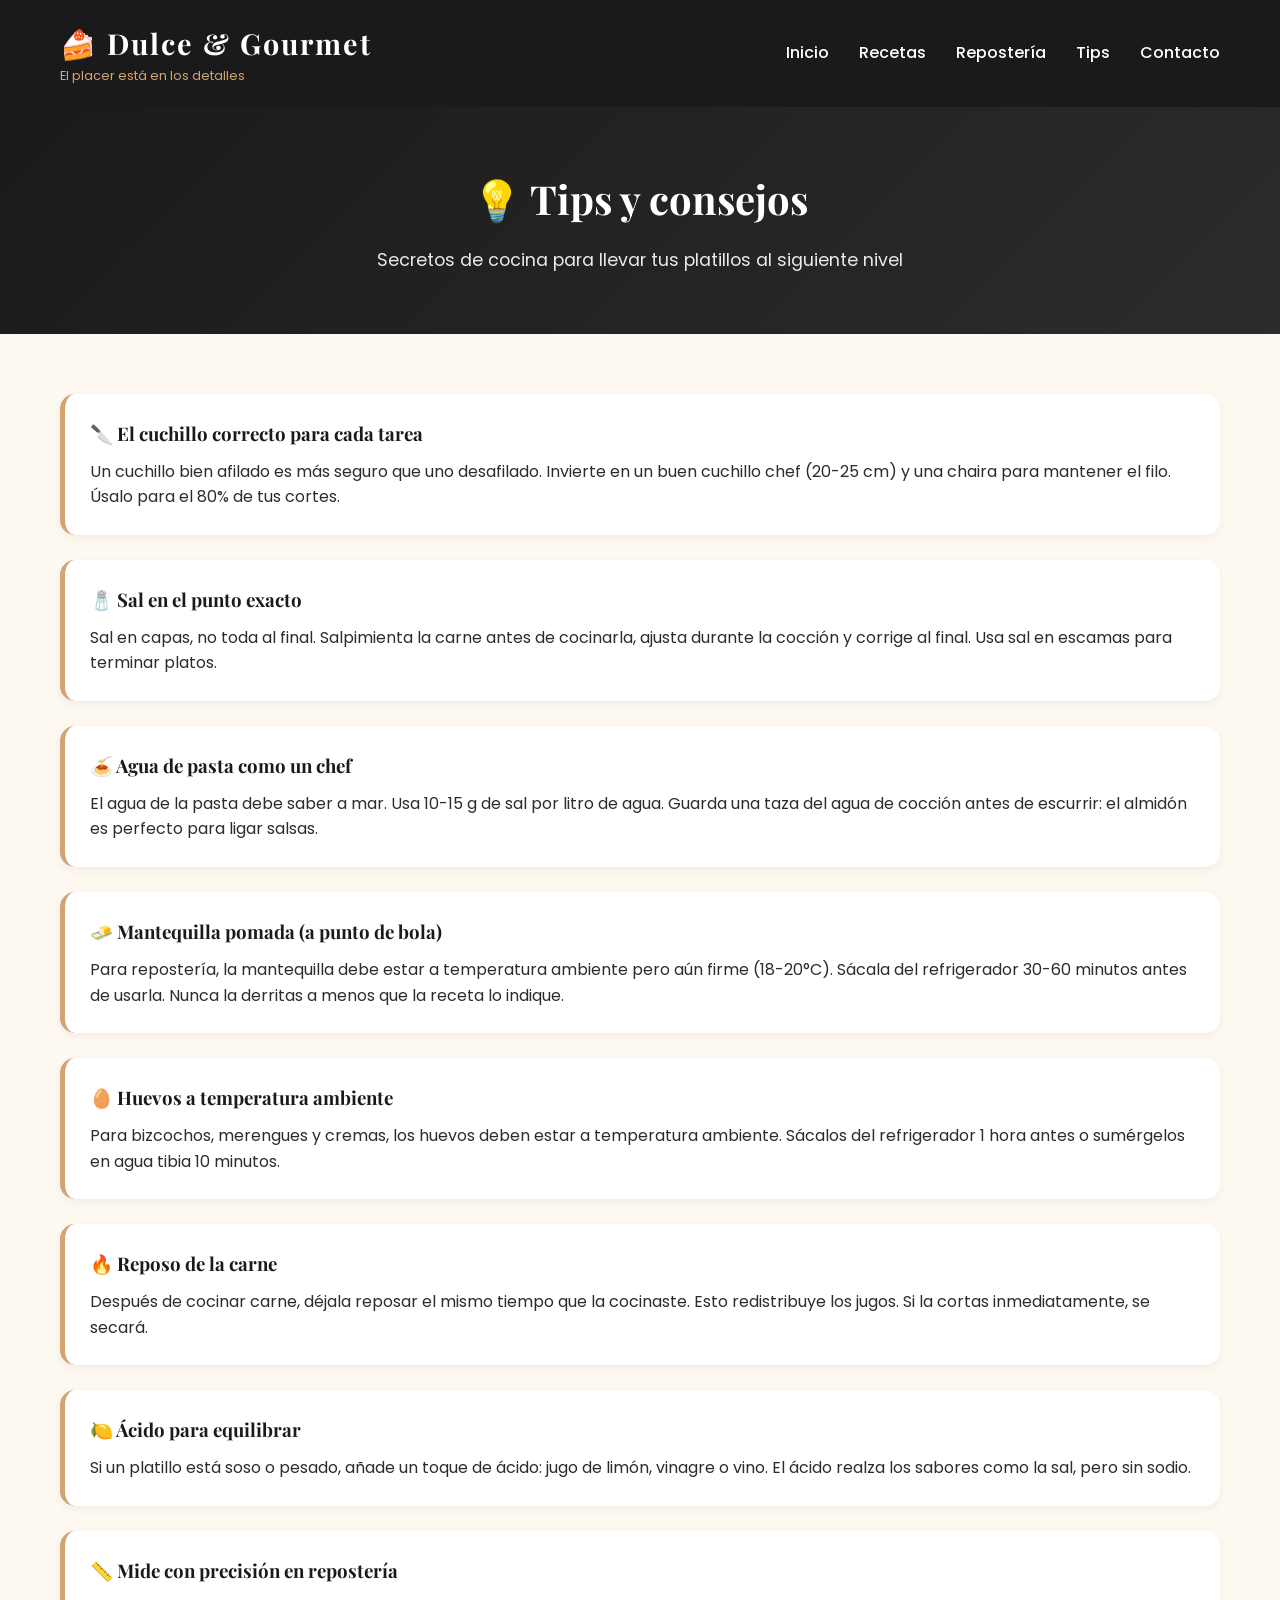
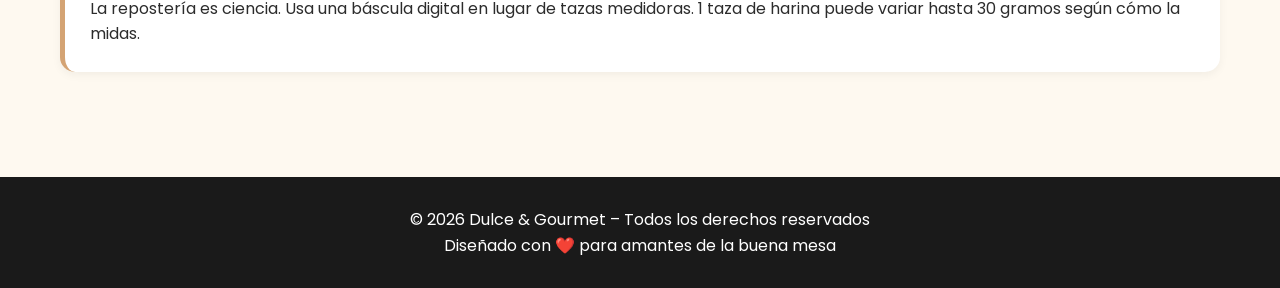
==== Secundarioas/Tips.html @ 058e340d "Primera versión del blog" ====
<!DOCTYPE html>
<html lang="es">
<head>
    <meta charset="UTF-8">
    <meta name="viewport" content="width=device-width, initial-scale=1.0">
    <title>Tips de cocina | Dulce & Gourmet</title>
    <link rel="stylesheet" href="/estilo.css">
    <link href="https://fonts.googleapis.com/css2?family=Playfair+Display:wght@400;700;900&family=Poppins:wght@300;400;500;600&display=swap" rel="stylesheet">
</head>
<body>

    <header>
        <div class="container">
            <div class="logo">
                <h1>🍰 Dulce & Gourmet</h1>
                <p>El placer está en los detalles</p>
            </div>
            <nav>
                <ul>
                   <li><a href="index.html">Inicio</a></li>
                    <li><a href="/Secundarioas/recetas.html">Recetas</a></li>
                    <li><a href="/Secundarioas/reposteria.html">Repostería</a></li>
                    <li><a href="/Secundarioas/Tips.html">Tips</a></li>
                    <li><a href="/Secundarioas/contacto.html">Contacto</a></li>
                </ul>
            </nav>
        </div>
    </header>

    <section class="page-header">
        <div class="container">
            <h1>💡 Tips y consejos</h1>
            <p>Secretos de cocina para llevar tus platillos al siguiente nivel</p>
        </div>
    </section>

    <section class="tips-container">
        <div class="container">
            
            <div class="tip-card">
                <h3>🔪 El cuchillo correcto para cada tarea</h3>
                <p>Un cuchillo bien afilado es más seguro que uno desafilado. Invierte en un buen cuchillo chef (20-25 cm) y una chaira para mantener el filo. Úsalo para el 80% de tus cortes.</p>
            </div>

            <div class="tip-card">
                <h3>🧂 Sal en el punto exacto</h3>
                <p>Sal en capas, no toda al final. Salpimienta la carne antes de cocinarla, ajusta durante la cocción y corrige al final. Usa sal en escamas para terminar platos.</p>
            </div>

            <div class="tip-card">
                <h3>🍝 Agua de pasta como un chef</h3>
                <p>El agua de la pasta debe saber a mar. Usa 10-15 g de sal por litro de agua. Guarda una taza del agua de cocción antes de escurrir: el almidón es perfecto para ligar salsas.</p>
            </div>

            <div class="tip-card">
                <h3>🧈 Mantequilla pomada (a punto de bola)</h3>
                <p>Para repostería, la mantequilla debe estar a temperatura ambiente pero aún firme (18-20°C). Sácala del refrigerador 30-60 minutos antes de usarla. Nunca la derritas a menos que la receta lo indique.</p>
            </div>

            <div class="tip-card">
                <h3>🥚 Huevos a temperatura ambiente</h3>
                <p>Para bizcochos, merengues y cremas, los huevos deben estar a temperatura ambiente. Sácalos del refrigerador 1 hora antes o sumérgelos en agua tibia 10 minutos.</p>
            </div>

            <div class="tip-card">
                <h3>🔥 Reposo de la carne</h3>
                <p>Después de cocinar carne, déjala reposar el mismo tiempo que la cocinaste. Esto redistribuye los jugos. Si la cortas inmediatamente, se secará.</p>
            </div>

            <div class="tip-card">
                <h3>🍋 Ácido para equilibrar</h3>
                <p>Si un platillo está soso o pesado, añade un toque de ácido: jugo de limón, vinagre o vino. El ácido realza los sabores como la sal, pero sin sodio.</p>
            </div>

            <div class="tip-card">
                <h3>📏 Mide con precisión en repostería</h3>
                <p>La repostería es ciencia. Usa una báscula digital en lugar de tazas medidoras. 1 taza de harina puede variar hasta 30 gramos según cómo la midas.</p>
            </div>

        </div>
    </section>

    <footer>
        <div class="container">
            <p>© 2026 Dulce & Gourmet – Todos los derechos reservados</p>
            <p>Diseñado con ❤️ para amantes de la buena mesa</p>
        </div>
    </footer>

</body>
</html>
---- estilo.css ----
* {
    margin: 0;
    padding: 0;
    box-sizing: border-box;
}

body {
    font-family: 'Poppins', sans-serif;
    background-color: #fef9f0;
    color: #2c2c2c;
    line-height: 1.6;
}

.container {
    max-width: 1200px;
    margin: 0 auto;
    padding: 0 20px;
}

/* ===== HEADER ===== */
header {
    background: #1a1a1a;
    color: white;
    padding: 20px 0;
    position: sticky;
    top: 0;
    z-index: 100;
}

header .container {
    display: flex;
    justify-content: space-between;
    align-items: center;
    flex-wrap: wrap;
}

.logo h1 {
    font-family: 'Playfair Display', serif;
    font-size: 1.8rem;
    letter-spacing: 2px;
}

.logo p {
    font-size: 0.8rem;
    color: #d4a373;
}

nav ul {
    display: flex;
    gap: 30px;
    list-style: none;
}

nav a {
    color: white;
    text-decoration: none;
    font-weight: 500;
    transition: color 0.3s;
}

nav a:hover {
    color: #d4a373;
}

/* ===== HERO ===== */
.hero {
    background: linear-gradient(rgba(0,0,0,0.4), rgba(0,0,0,0.4)), url('https://images.unsplash.com/photo-1555244162-803834f70033?ixlib=rb-4.0.3&auto=format&fit=crop&w=2070&q=80');
    background-size: cover;
    background-position: center;
    height: 500px;
    display: flex;
    align-items: center;
    justify-content: center;
    text-align: center;
    color: white;
}

.hero-content h2 {
    font-family: 'Playfair Display', serif;
    font-size: 3rem;
    margin-bottom: 15px;
}

.hero-content p {
    font-size: 1.2rem;
    margin-bottom: 25px;
}

.btn {
    background-color: #d4a373;
    color: #1a1a1a;
    padding: 12px 30px;
    text-decoration: none;
    font-weight: bold;
    border-radius: 30px;
    transition: background 0.3s;
    display: inline-block;
}

.btn:hover {
    background-color: #b88352;
    color: white;
}

/* ===== DESTACADO ===== */
.destacado {
    background: #e9edc9;
    padding: 60px 20px;
    text-align: center;
}

.etiqueta {
    background: #1a1a1a;
    color: #d4a373;
    padding: 5px 15px;
    border-radius: 20px;
    font-size: 0.8rem;
    text-transform: uppercase;
}

.destacado h2 {
    font-family: 'Playfair Display', serif;
    font-size: 2.5rem;
    margin: 15px 0;
}

.btn-secundario {
    display: inline-block;
    margin-top: 20px;
    color: #1a1a1a;
    text-decoration: none;
    font-weight: bold;
    border-bottom: 2px solid #d4a373;
}

/* ===== GRID DE RECETAS ===== */
.recetas {
    padding: 60px 0;
}

.section-title {
    text-align: center;
    font-family: 'Playfair Display', serif;
    font-size: 2.2rem;
    margin-bottom: 40px;
}

.grid {
    display: grid;
    grid-template-columns: repeat(auto-fit, minmax(300px, 1fr));
    gap: 30px;
}

.tarjeta {
    background: white;
    border-radius: 15px;
    overflow: hidden;
    box-shadow: 0 5px 15px rgba(0,0,0,0.1);
    transition: transform 0.3s;
}

.tarjeta:hover {
    transform: translateY(-5px);
}

.tarjeta img {
    width: 100%;
    height: 200px;
    object-fit: cover;
}

.tarjeta h3 {
    font-family: 'Playfair Display', serif;
    padding: 15px 15px 5px;
}

.tarjeta p {
    padding: 0 15px;
    font-size: 0.9rem;
    color: #666;
}

.tarjeta .btn-receta {
    display: block;
    margin: 15px;
    text-align: center;
    background: #f4f1e1;
    padding: 8px;
    text-decoration: none;
    color: #1a1a1a;
    border-radius: 25px;
    font-weight: bold;
}

/* ===== SIDEBAR ===== */
.sidebar-section {
    background: #f4f1e1;
    padding: 40px 0;
}

.sidebar-container {
    display: grid;
    grid-template-columns: 1fr 1fr;
    gap: 40px;
}

.categorias ul, .newsletter ul {
    list-style: none;
    margin-top: 15px;
}

.categorias li {
    margin-bottom: 10px;
}

.categorias a {
    text-decoration: none;
    color: #2c2c2c;
    transition: color 0.3s;
}

.categorias a:hover {
    color: #d4a373;
}

.newsletter input {
    width: 100%;
    padding: 12px;
    margin: 15px 0;
    border: 1px solid #ddd;
    border-radius: 25px;
}

.newsletter button {
    background: #1a1a1a;
    color: white;
    padding: 10px 20px;
    border: none;
    border-radius: 25px;
    cursor: pointer;
}

.mensaje {
    margin-top: 10px;
    font-size: 0.8rem;
}

/* ===== FOOTER ===== */
footer {
    background: #1a1a1a;
    color: white;
    text-align: center;
    padding: 30px 0;
    margin-top: 20px;
}

/* ===== RESPONSIVE ===== */
@media (max-width: 768px) {
    header .container {
        flex-direction: column;
        gap: 15px;
    }
    
    .hero-content h2 {
        font-size: 2rem;
    }
    
    .sidebar-container {
        grid-template-columns: 1fr;
    }
}

/* ===== PÁGINA DE RECETA INDIVIDUAL ===== */
.receta-container {
    padding: 60px 0;
    background: #fef9f0;
}

.receta-wrapper {
    max-width: 800px;
    margin: 0 auto;
    background: white;
    padding: 40px;
    border-radius: 20px;
    box-shadow: 0 10px 30px rgba(0,0,0,0.05);
}

.btn-volver {
    display: inline-block;
    margin-bottom: 30px;
    color: #d4a373;
    text-decoration: none;
    font-weight: 500;
}

.btn-volver:hover {
    text-decoration: underline;
}

.receta-titulo {
    font-family: 'Playfair Display', serif;
    font-size: 2.5rem;
    margin-bottom: 20px;
    color: #1a1a1a;
}

.receta-imagen {
    width: 100%;
    border-radius: 15px;
    margin-bottom: 25px;
}

.receta-meta {
    display: flex;
    gap: 30px;
    margin-bottom: 40px;
    padding-bottom: 20px;
    border-bottom: 1px solid #eee;
}

.meta-item {
    background: #f4f1e1;
    padding: 8px 15px;
    border-radius: 25px;
    font-size: 0.9rem;
}

.receta-ingredientes,
.receta-preparacion {
    margin-bottom: 40px;
}

.receta-ingredientes h2,
.receta-preparacion h2 {
    font-family: 'Playfair Display', serif;
    font-size: 1.8rem;
    margin-bottom: 20px;
    color: #1a1a1a;
}

.receta-ingredientes ul {
    list-style: none;
    padding-left: 0;
}

.receta-ingredientes li {
    padding: 8px 0;
    border-bottom: 1px dashed #eee;
}

.receta-preparacion ol {
    padding-left: 20px;
}

.receta-preparacion li {
    margin-bottom: 15px;
    line-height: 1.6;
}

.receta-consejo {
    background: #f4f1e1;
    padding: 20px 25px;
    border-radius: 15px;
    margin-top: 30px;
}

.receta-consejo h3 {
    margin-bottom: 10px;
    color: #1a1a1a;
}

@media (max-width: 768px) {
    .receta-wrapper {
        padding: 20px;
    }
    
    .receta-titulo {
        font-size: 1.8rem;
    }
    
    .receta-meta {
        flex-direction: column;
        gap: 10px;
    }
}

/* ===== PÁGINAS SECUNDARIAS ===== */
.page-header {
    background: linear-gradient(135deg, #1a1a1a 0%, #2c2c2c 100%);
    color: white;
    text-align: center;
    padding: 60px 20px;
}

.page-header h1 {
    font-family: 'Playfair Display', serif;
    font-size: 2.5rem;
    margin-bottom: 15px;
}

.page-header p {
    font-size: 1.1rem;
    opacity: 0.9;
}

/* ===== TIPS ===== */
.tips-container {
    padding: 60px 0;
    background: #fef9f0;
}

.tip-card {
    background: white;
    border-radius: 15px;
    padding: 25px;
    margin-bottom: 25px;
    box-shadow: 0 3px 10px rgba(0,0,0,0.05);
    border-left: 5px solid #d4a373;
    transition: transform 0.2s;
}

.tip-card:hover {
    transform: translateX(5px);
}

.tip-card h3 {
    font-family: 'Playfair Display', serif;
    color: #1a1a1a;
    margin-bottom: 10px;
}

/* ===== CONTACTO ===== */
.contacto-container {
    padding: 60px 0;
    background: #fef9f0;
}

.contacto-wrapper {
    display: grid;
    grid-template-columns: 1fr 1fr;
    gap: 50px;
    background: white;
    padding: 40px;
    border-radius: 20px;
    box-shadow: 0 5px 20px rgba(0,0,0,0.05);
}

.contacto-info p {
    margin-bottom: 15px;
}

.contacto-info h3, .contacto-form h3 {
    font-family: 'Playfair Display', serif;
    margin-bottom: 20px;
    color: #1a1a1a;
}

.redes-sociales {
    margin-top: 30px;
    padding-top: 20px;
    border-top: 1px solid #eee;
}

.form-group {
    margin-bottom: 20px;
}

.form-group label {
    display: block;
    margin-bottom: 8px;
    font-weight: 500;
}

.form-group input,
.form-group select,
.form-group textarea {
    width: 100%;
    padding: 12px;
    border: 1px solid #ddd;
    border-radius: 10px;
    font-family: 'Poppins', sans-serif;
}

.form-group input:focus,
.form-group select:focus,
.form-group textarea:focus {
    outline: none;
    border-color: #d4a373;
}

.btn-enviar {
    background: #1a1a1a;
    color: white;
    padding: 12px 25px;
    border: none;
    border-radius: 30px;
    font-weight: bold;
    cursor: pointer;
    transition: background 0.3s;
}

.btn-enviar:hover {
    background: #d4a373;
}

.mensaje-confirmacion {
    margin-top: 15px;
    font-size: 0.9rem;
}

@media (max-width: 768px) {
    .contacto-wrapper {
        grid-template-columns: 1fr;
        padding: 20px;
    }
    
    .page-header h1 {
        font-size: 1.8rem;
    }
}
/* ===== PÁGINAS SECUNDARIAS ===== */
.page-header {
    background: linear-gradient(135deg, #1a1a1a 0%, #2c2c2c 100%);
    color: white;
    text-align: center;
    padding: 60px 20px;
}

.page-header h1 {
    font-family: 'Playfair Display', serif;
    font-size: 2.5rem;
    margin-bottom: 15px;
}

.page-header p {
    font-size: 1.1rem;
    opacity: 0.9;
}

/* ===== TIPS ===== */
.tips-container {
    padding: 60px 0;
    background: #fef9f0;
}

.tip-card {
    background: white;
    border-radius: 15px;
    padding: 25px;
    margin-bottom: 25px;
    box-shadow: 0 3px 10px rgba(0,0,0,0.05);
    border-left: 5px solid #d4a373;
    transition: transform 0.2s;
}

.tip-card:hover {
    transform: translateX(5px);
}

.tip-card h3 {
    font-family: 'Playfair Display', serif;
    color: #1a1a1a;
    margin-bottom: 10px;
}

/* ===== CONTACTO ===== */
.contacto-container {
    padding: 60px 0;
    background: #fef9f0;
}

.contacto-wrapper {
    display: grid;
    grid-template-columns: 1fr 1fr;
    gap: 50px;
    background: white;
    padding: 40px;
    border-radius: 20px;
    box-shadow: 0 5px 20px rgba(0,0,0,0.05);
}

.contacto-info p {
    margin-bottom: 15px;
}

.contacto-info h3, .contacto-form h3 {
    font-family: 'Playfair Display', serif;
    margin-bottom: 20px;
    color: #1a1a1a;
}

.redes-sociales {
    margin-top: 30px;
    padding-top: 20px;
    border-top: 1px solid #eee;
}

.form-group {
    margin-bottom: 20px;
}

.form-group label {
    display: block;
    margin-bottom: 8px;
    font-weight: 500;
}

.form-group input,
.form-group select,
.form-group textarea {
    width: 100%;
    padding: 12px;
    border: 1px solid #ddd;
    border-radius: 10px;
    font-family: 'Poppins', sans-serif;
}

.form-group input:focus,
.form-group select:focus,
.form-group textarea:focus {
    outline: none;
    border-color: #d4a373;
}

.btn-enviar {
    background: #1a1a1a;
    color: white;
    padding: 12px 25px;
    border: none;
    border-radius: 30px;
    font-weight: bold;
    cursor: pointer;
    transition: background 0.3s;
}

.btn-enviar:hover {
    background: #d4a373;
}

.mensaje-confirmacion {
    margin-top: 15px;
    font-size: 0.9rem;
}

@media (max-width: 768px) {
    .contacto-wrapper {
        grid-template-columns: 1fr;
        padding: 20px;
    }
    
    .page-header h1 {
        font-size: 1.8rem;
    }
}
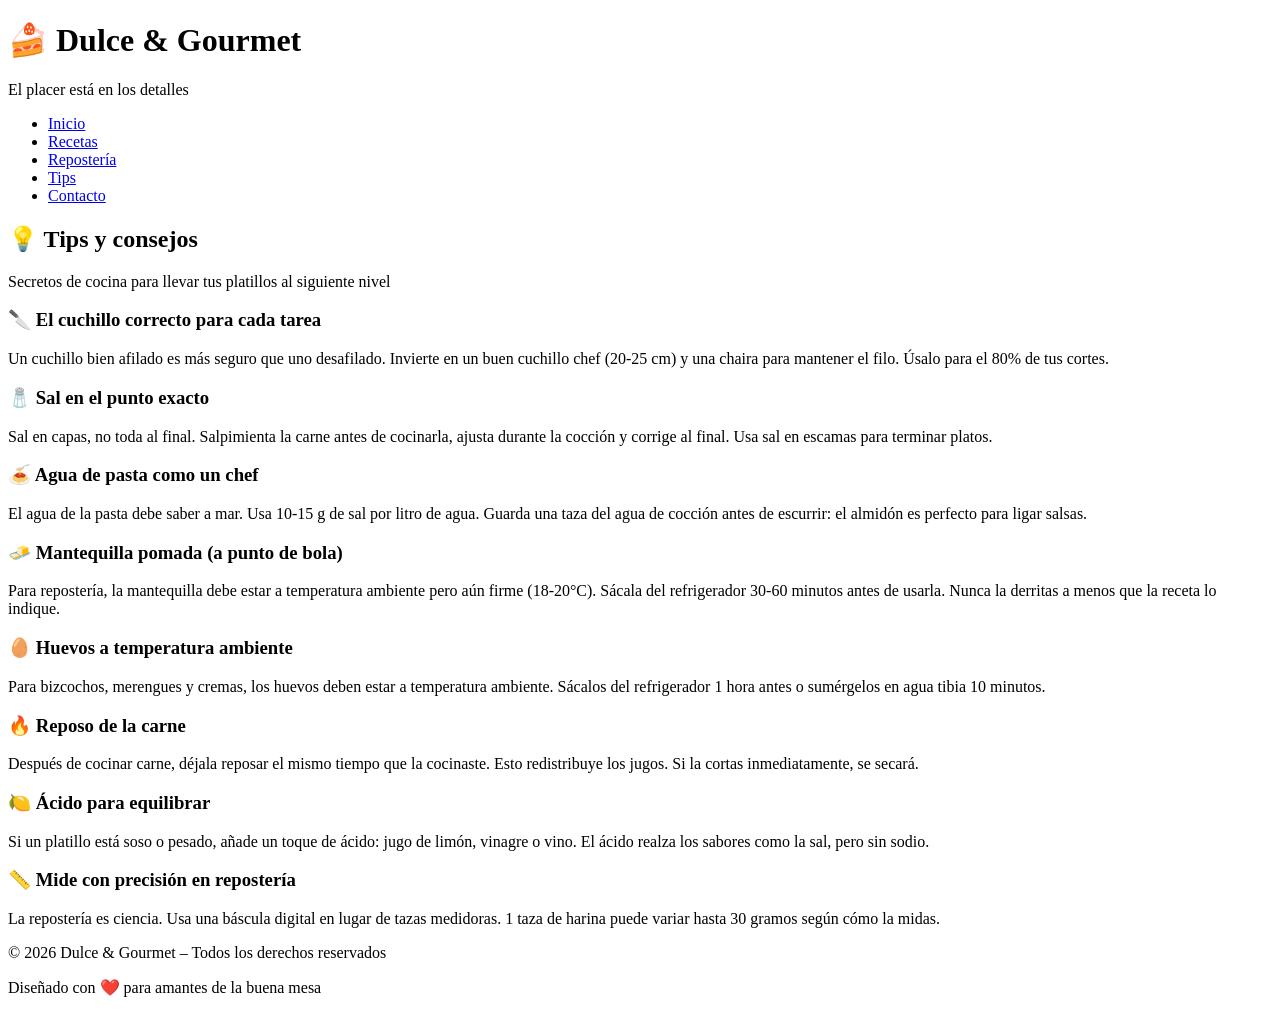
==== commit b56a882f: "Fix HTML encoding issues in Tips.html" ====
--- a/Secundarioas/Tips.html
+++ b/Secundarioas/Tips.html
@@ -4,7 +4,7 @@
     <meta charset="UTF-8">
     <meta name="viewport" content="width=device-width, initial-scale=1.0">
     <title>Tips de cocina | Dulce & Gourmet</title>
-    <link rel="stylesheet" href="/estilo.css">
+    <link rel="stylesheet" href="estilo.css">
     <link href="https://fonts.googleapis.com/css2?family=Playfair+Display:wght@400;700;900&family=Poppins:wght@300;400;500;600&display=swap" rel="stylesheet">
 </head>
 <body>
@@ -18,10 +18,10 @@
             <nav>
                 <ul>
                    <li><a href="index.html">Inicio</a></li>
-                    <li><a href="/Secundarioas/recetas.html">Recetas</a></li>
-                    <li><a href="/Secundarioas/reposteria.html">Repostería</a></li>
-                    <li><a href="/Secundarioas/Tips.html">Tips</a></li>
-                    <li><a href="/Secundarioas/contacto.html">Contacto</a></li>
+                    <li><a href="Secundarioas/recetas.html">Recetas</a></li>
+                    <li><a href="Secundarioas/reposteria.html">Repostería</a></li>
+                    <li><a href="Secundarioas/Tips.html">Tips</a></li>
+                    <li><a href="Secundarioas/contacto.html">Contacto</a></li>
                 </ul>
             </nav>
         </div>
@@ -88,4 +88,4 @@
     </footer>
 
 </body>
-</html>+</html>
